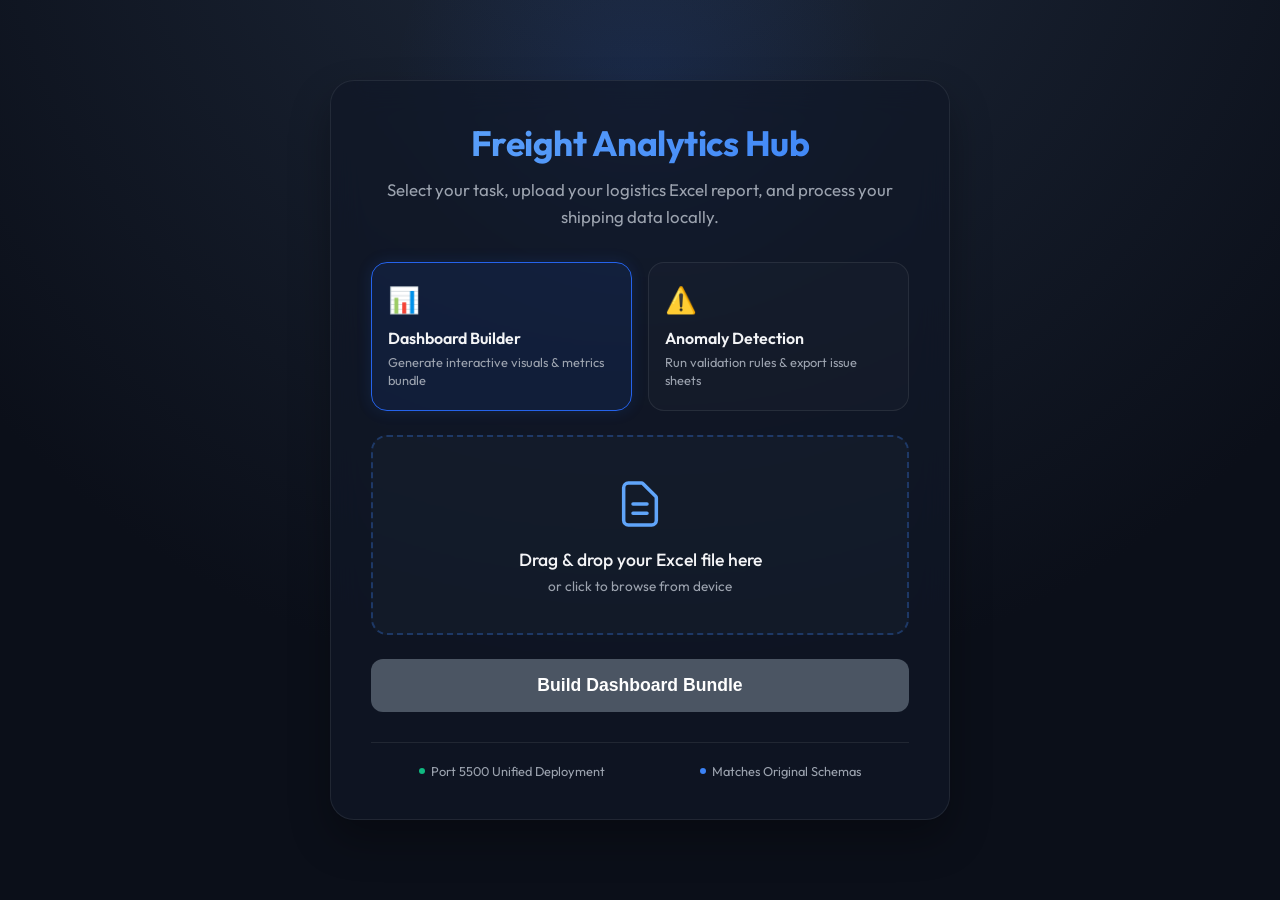
==== templates/index.html @ 316488c9 "Initial commit: unified Freight Analytics Hub with Dashboard Builder and Anomaly Detection" ====
<!DOCTYPE html>
<html lang="en">
<head>
    <meta charset="UTF-8">
    <meta name="viewport" content="width=device-width, initial-scale=1.0">
    <title>Freight Operations & Analytics</title>
    <link href="https://fonts.googleapis.com/css2?family=Outfit:wght@300;400;500;600;700&display=swap" rel="stylesheet">
    <style>
        :root {
            --primary: #2563EB;
            --primary-glow: rgba(37, 99, 235, 0.15);
            --background: #0B0F19;
            --surface: rgba(17, 24, 39, 0.7);
            --border: rgba(255, 255, 255, 0.08);
            --text-main: #F3F4F6;
            --text-muted: #9CA3AF;
        }

        * {
            box-sizing: border-box;
            margin: 0;
            padding: 0;
        }

        body {
            font-family: 'Outfit', sans-serif;
            background: radial-gradient(circle at 50% -20%, #1E293B 0%, var(--background) 70%);
            color: var(--text-main);
            min-height: 100vh;
            display: flex;
            flex-direction: column;
            align-items: center;
            justify-content: center;
            overflow-y: auto;
            position: relative;
            padding: 40px 20px;
        }

        /* Abstract Background Elements */
        .ambient-glow {
            position: absolute;
            width: 500px;
            height: 500px;
            background: radial-gradient(circle, rgba(37, 99, 235, 0.12) 0%, transparent 70%);
            top: 10%;
            left: 50%;
            transform: translate(-50%, -50%);
            z-index: 0;
            pointer-events: none;
        }

        .builder-container {
            width: 100%;
            max-width: 620px;
            padding: 40px;
            background: var(--surface);
            backdrop-filter: blur(16px);
            -webkit-backdrop-filter: blur(16px);
            border: 1px solid var(--border);
            border-radius: 24px;
            box-shadow: 0 20px 40px rgba(0, 0, 0, 0.3);
            text-align: center;
            z-index: 10;
            position: relative;
            animation: slideUp 0.6s cubic-bezier(0.16, 1, 0.3, 1) forwards;
        }

        @keyframes slideUp {
            from {
                opacity: 0;
                transform: translateY(30px);
            }
            to {
                opacity: 1;
                transform: translateY(0);
            }
        }

        .header h1 {
            font-size: 2.2rem;
            font-weight: 700;
            background: linear-gradient(135deg, #60A5FA 0%, #3B82F6 100%);
            -webkit-background-clip: text;
            -webkit-text-fill-color: transparent;
            margin-bottom: 12px;
            letter-spacing: -0.5px;
        }

        .header p {
            font-size: 1.05rem;
            color: var(--text-muted);
            line-height: 1.6;
            margin-bottom: 32px;
        }

        /* Action Selection Cards */
        .action-selector {
            display: grid;
            grid-template-columns: 1fr 1fr;
            gap: 16px;
            margin-bottom: 24px;
        }

        .selector-card {
            background: rgba(255, 255, 255, 0.02);
            border: 1px solid var(--border);
            border-radius: 16px;
            padding: 20px 16px;
            cursor: pointer;
            transition: all 0.25s cubic-bezier(0.4, 0, 0.2, 1);
            text-align: left;
            user-select: none;
        }

        .selector-card:hover {
            background: rgba(255, 255, 255, 0.04);
            border-color: rgba(59, 130, 246, 0.4);
            transform: translateY(-2px);
        }

        .selector-card.active {
            background: rgba(37, 99, 235, 0.1);
            border-color: var(--primary);
            box-shadow: 0 0 15px rgba(37, 99, 235, 0.15);
        }

        .selector-icon {
            font-size: 1.6rem;
            margin-bottom: 12px;
        }

        .selector-title {
            font-size: 1rem;
            font-weight: 600;
            color: var(--text-main);
            margin-bottom: 6px;
        }

        .selector-desc {
            font-size: 0.8rem;
            color: var(--text-muted);
            line-height: 1.4;
        }

        /* Drag and Drop Zone */
        .drop-zone {
            width: 100%;
            min-height: 200px;
            border: 2px dashed rgba(59, 130, 246, 0.3);
            border-radius: 16px;
            background: rgba(30, 41, 59, 0.3);
            display: flex;
            flex-direction: column;
            align-items: center;
            justify-content: center;
            cursor: pointer;
            padding: 20px;
            transition: all 0.3s cubic-bezier(0.4, 0, 0.2, 1);
            position: relative;
            margin-bottom: 24px;
        }

        .drop-zone:hover, .drop-zone.dragover {
            border-color: var(--primary);
            background: rgba(37, 99, 235, 0.05);
            box-shadow: 0 0 20px var(--primary-glow);
            transform: scale(1.01);
        }

        .drop-zone-icon {
            width: 56px;
            height: 56px;
            margin-bottom: 16px;
            color: #60A5FA;
            transition: transform 0.3s ease;
        }

        .drop-zone:hover .drop-zone-icon {
            transform: translateY(-4px);
        }

        .drop-zone-text {
            font-size: 1.1rem;
            font-weight: 500;
            color: var(--text-main);
            margin-bottom: 6px;
        }

        .drop-zone-subtext {
            font-size: 0.85rem;
            color: var(--text-muted);
        }

        /* Submit Button */
        .submit-btn {
            width: 100%;
            padding: 16px;
            border: none;
            border-radius: 12px;
            background: linear-gradient(135deg, #3B82F6 0%, #2563EB 100%);
            color: white;
            font-size: 1.1rem;
            font-weight: 600;
            cursor: pointer;
            box-shadow: 0 4px 12px rgba(37, 99, 235, 0.2);
            transition: all 0.2s ease;
            display: flex;
            align-items: center;
            justify-content: center;
            gap: 10px;
        }

        .submit-btn:hover {
            transform: translateY(-2px);
            box-shadow: 0 6px 20px rgba(37, 99, 235, 0.35);
        }

        .submit-btn:active {
            transform: translateY(0);
        }

        .submit-btn:disabled {
            background: #4B5563;
            cursor: not-allowed;
            transform: none;
            box-shadow: none;
        }

        /* Spinner */
        .spinner {
            width: 20px;
            height: 20px;
            border: 3px solid rgba(255, 255, 255, 0.3);
            border-radius: 50%;
            border-top-color: white;
            animation: spin 0.8s linear infinite;
            display: none;
        }

        @keyframes spin {
            to { transform: rotate(360deg); }
        }

        /* Results panel styling */
        .results-container {
            margin-top: 32px;
            border-top: 1px solid var(--border);
            padding-top: 24px;
            text-align: left;
            animation: fadeIn 0.4s ease-out forwards;
        }

        @keyframes fadeIn {
            from { opacity: 0; transform: translateY(10px); }
            to { opacity: 1; transform: translateY(0); }
        }

        .results-header {
            font-size: 1.25rem;
            font-weight: 600;
            margin-bottom: 16px;
            background: linear-gradient(135deg, #F3F4F6 0%, #9CA3AF 100%);
            -webkit-background-clip: text;
            -webkit-text-fill-color: transparent;
        }

        .metrics-grid {
            display: grid;
            grid-template-columns: 1fr 1fr;
            gap: 16px;
            margin-bottom: 20px;
        }

        .metric-card {
            background: rgba(255, 255, 255, 0.02);
            border: 1px solid var(--border);
            border-radius: 12px;
            padding: 12px;
            text-align: center;
        }

        .metric-val {
            font-size: 1.4rem;
            font-weight: 700;
            color: #60A5FA;
        }

        .metric-lbl {
            font-size: 0.8rem;
            color: var(--text-muted);
            margin-top: 4px;
        }

        .table-container {
            overflow-x: auto;
            margin-bottom: 24px;
            border: 1px solid var(--border);
            border-radius: 12px;
            background: rgba(0, 0, 0, 0.2);
        }

        .summary-table {
            width: 100%;
            border-collapse: collapse;
            text-align: left;
        }

        .summary-table th, .summary-table td {
            padding: 12px 16px;
            font-size: 0.85rem;
            border-bottom: 1px solid var(--border);
        }

        .summary-table th {
            background: rgba(255, 255, 255, 0.02);
            font-weight: 600;
            color: var(--text-main);
        }

        .summary-table td {
            color: var(--text-muted);
        }

        .summary-table tr:last-child td {
            border-bottom: none;
        }

        .download-zip-btn {
            display: flex;
            align-items: center;
            justify-content: center;
            gap: 8px;
            width: 100%;
            padding: 14px;
            background: linear-gradient(135deg, #10B981 0%, #059669 100%);
            color: white;
            font-size: 1rem;
            font-weight: 600;
            text-decoration: none;
            border-radius: 12px;
            box-shadow: 0 4px 12px rgba(16, 185, 129, 0.2);
            transition: all 0.2s ease;
        }

        .download-zip-btn:hover {
            transform: translateY(-2px);
            box-shadow: 0 6px 16px rgba(16, 185, 129, 0.35);
        }

        /* Footer info */
        .footer-info {
            margin-top: 30px;
            font-size: 0.8rem;
            color: var(--text-muted);
            border-top: 1px solid var(--border);
            padding-top: 20px;
            display: flex;
            justify-content: space-around;
        }

        .info-pill {
            display: flex;
            align-items: center;
            gap: 6px;
        }

        .pill-dot {
            width: 6px;
            height: 6px;
            border-radius: 50%;
            background: #10B981;
        }

        #file-input {
            display: none;
        }
    </style>
</head>
<body>

    <div class="ambient-glow"></div>

    <div class="builder-container">
        <div class="header">
            <h1>Freight Analytics Hub</h1>
            <p>Select your task, upload your logistics Excel report, and process your shipping data locally.</p>
        </div>

        <form id="upload-form">
            <!-- Hidden action input -->
            <input type="hidden" id="action-input" name="action" value="dashboard">
            <input type="file" id="file-input" name="file" accept=".xlsx, .xls">

            <!-- Card Toggles -->
            <div class="action-selector">
                <div class="selector-card active" id="card-dashboard" onclick="setAction('dashboard')">
                    <div class="selector-icon">📊</div>
                    <div class="selector-title">Dashboard Builder</div>
                    <div class="selector-desc">Generate interactive visuals & metrics bundle</div>
                </div>
                <div class="selector-card" id="card-validation" onclick="setAction('validation')">
                    <div class="selector-icon">⚠️</div>
                    <div class="selector-title">Anomaly Detection</div>
                    <div class="selector-desc">Run validation rules & export issue sheets</div>
                </div>
            </div>
            
            <!-- Drag and Drop Zone -->
            <div class="drop-zone" id="drop-zone">
                <svg class="drop-zone-icon" xmlns="http://www.w3.org/2000/svg" fill="none" viewBox="0 0 24 24" stroke="currentColor">
                    <path stroke-linecap="round" stroke-linejoin="round" stroke-width="1.5" d="M9 12h6m-6 4h6m2 5H7a2 2 0 01-2-2V5a2 2 0 012-2h5.586a1 1 0 01.707.293l5.414 5.414a1 1 0 01.293.707V19a2 2 0 01-2 2z" />
                </svg>
                <div class="drop-zone-text" id="drop-text">Drag & drop your Excel file here</div>
                <div class="drop-zone-subtext">or click to browse from device</div>
            </div>

            <button type="submit" class="submit-btn" id="submit-btn" disabled>
                <span class="spinner" id="spinner"></span>
                <span id="btn-text">Build Dashboard Bundle</span>
            </button>
        </form>

        <!-- Anomaly Results Container -->
        <div class="results-container" id="results-container" style="display: none;">
            <h2 class="results-header">Validation Results</h2>
            
            <div class="metrics-grid">
                <div class="metric-card">
                    <div class="metric-val" id="res-rows">-</div>
                    <div class="metric-lbl">Rows Loaded</div>
                </div>
                <div class="metric-card">
                    <div class="metric-val" id="res-violations" style="color: #EF4444;">-</div>
                    <div class="metric-lbl">Total Violations</div>
                </div>
            </div>

            <div class="table-container">
                <table class="summary-table">
                    <thead>
                        <tr>
                            <th>Validation Rule</th>
                            <th>Violations</th>
                            <th>Percent</th>
                        </tr>
                    </thead>
                    <tbody id="summary-table-body">
                        <!-- Dynamic rows -->
                    </tbody>
                </table>
            </div>
            
            <a href="#" class="download-zip-btn" id="download-zip-btn">
                <span>📥</span> Download Validation ZIP
            </a>
        </div>

        <div class="footer-info">
            <div class="info-pill">
                <div class="pill-dot"></div>
                <span>Port 5500 Unified Deployment</span>
            </div>
            <div class="info-pill">
                <div class="pill-dot" style="background: #3B82F6;"></div>
                <span>Matches Original Schemas</span>
            </div>
        </div>
    </div>

    <script>
        const dropZone = document.getElementById('drop-zone');
        const fileInput = document.getElementById('file-input');
        const submitBtn = document.getElementById('submit-btn');
        const dropText = document.getElementById('drop-text');
        const uploadForm = document.getElementById('upload-form');
        const spinner = document.getElementById('spinner');
        const btnText = document.getElementById('btn-text');
        const actionInput = document.getElementById('action-input');
        const resultsContainer = document.getElementById('results-container');

        // Selection Cards
        const cardDashboard = document.getElementById('card-dashboard');
        const cardValidation = document.getElementById('card-validation');

        function setAction(action) {
            actionInput.value = action;
            if (action === 'dashboard') {
                cardDashboard.classList.add('active');
                cardValidation.classList.remove('active');
                if (fileInput.files.length) {
                    btnText.textContent = 'Build Dashboard Bundle';
                } else {
                    btnText.textContent = 'Build Dashboard Bundle';
                }
            } else {
                cardDashboard.classList.remove('active');
                cardValidation.classList.add('active');
                if (fileInput.files.length) {
                    btnText.textContent = 'Analyze Dataset';
                } else {
                    btnText.textContent = 'Analyze Dataset';
                }
            }
        }

        // Drag & Drop event handlers
        ['dragenter', 'dragover'].forEach(eventName => {
            dropZone.addEventListener(eventName, (e) => {
                e.preventDefault();
                dropZone.classList.add('dragover');
            }, false);
        });

        ['dragleave', 'drop'].forEach(eventName => {
            dropZone.addEventListener(eventName, (e) => {
                e.preventDefault();
                dropZone.classList.remove('dragover');
            }, false);
        });

        dropZone.addEventListener('drop', (e) => {
            const dt = e.dataTransfer;
            const files = dt.files;
            if (files.length) {
                fileInput.files = files;
                updateFileLabel(files[0].name);
            }
        });

        dropZone.addEventListener('click', () => {
            fileInput.click();
        });

        fileInput.addEventListener('change', () => {
            if (fileInput.files.length) {
                updateFileLabel(fileInput.files[0].name);
            }
        });

        function updateFileLabel(name) {
            dropText.textContent = name;
            submitBtn.removeAttribute('disabled');
            setAction(actionInput.value);
        }

        // AJAX File Submission
        uploadForm.addEventListener('submit', (e) => {
            e.preventDefault();
            
            // Hide previous results
            resultsContainer.style.display = 'none';

            spinner.style.display = 'block';
            const action = actionInput.value;
            btnText.textContent = action === 'dashboard' ? 'Generating Dashboard...' : 'Running Validations...';
            submitBtn.setAttribute('disabled', 'true');

            const formData = new FormData();
            formData.append('file', fileInput.files[0]);
            formData.append('action', action);

            fetch('/upload', {
                method: 'POST',
                body: formData
            })
            .then(response => {
                if (!response.ok) {
                    return response.json().then(err => { throw new Error(err.error || 'Upload failed'); });
                }
                return response.json();
            })
            .then(data => {
                spinner.style.display = 'none';
                btnText.textContent = action === 'dashboard' ? 'Build Dashboard Bundle' : 'Analyze Dataset';
                submitBtn.removeAttribute('disabled');
                
                if (data.success) {
                    if (data.action === 'dashboard') {
                        // Automatically trigger download
                        window.location.href = data.download_url;
                    } else if (data.action === 'validation') {
                        // Display anomaly results
                        document.getElementById('res-rows').textContent = data.rows_loaded.toLocaleString();
                        document.getElementById('res-violations').textContent = data.violations.toLocaleString();
                        
                        const tableBody = document.getElementById('summary-table-body');
                        tableBody.innerHTML = '';
                        
                        data.summary.forEach(rule => {
                            const tr = document.createElement('tr');
                            tr.innerHTML = `
                                <td>${rule.Rule}</td>
                                <td style="font-weight: 500; color: ${rule.Violations > 0 ? '#EF4444' : '#10B981'}">${rule.Violations.toLocaleString()}</td>
                                <td>${rule.Percent}%</td>
                            `;
                            tableBody.appendChild(tr);
                        });
                        
                        document.getElementById('download-zip-btn').href = data.download_url;
                        resultsContainer.style.display = 'block';
                    }
                } else {
                    alert('Error: ' + data.error);
                }
            })
            .catch(error => {
                spinner.style.display = 'none';
                btnText.textContent = action === 'dashboard' ? 'Build Dashboard Bundle' : 'Analyze Dataset';
                submitBtn.removeAttribute('disabled');
                alert('Upload failed: ' + error.message);
            });
        });
    </script>
</body>
</html>
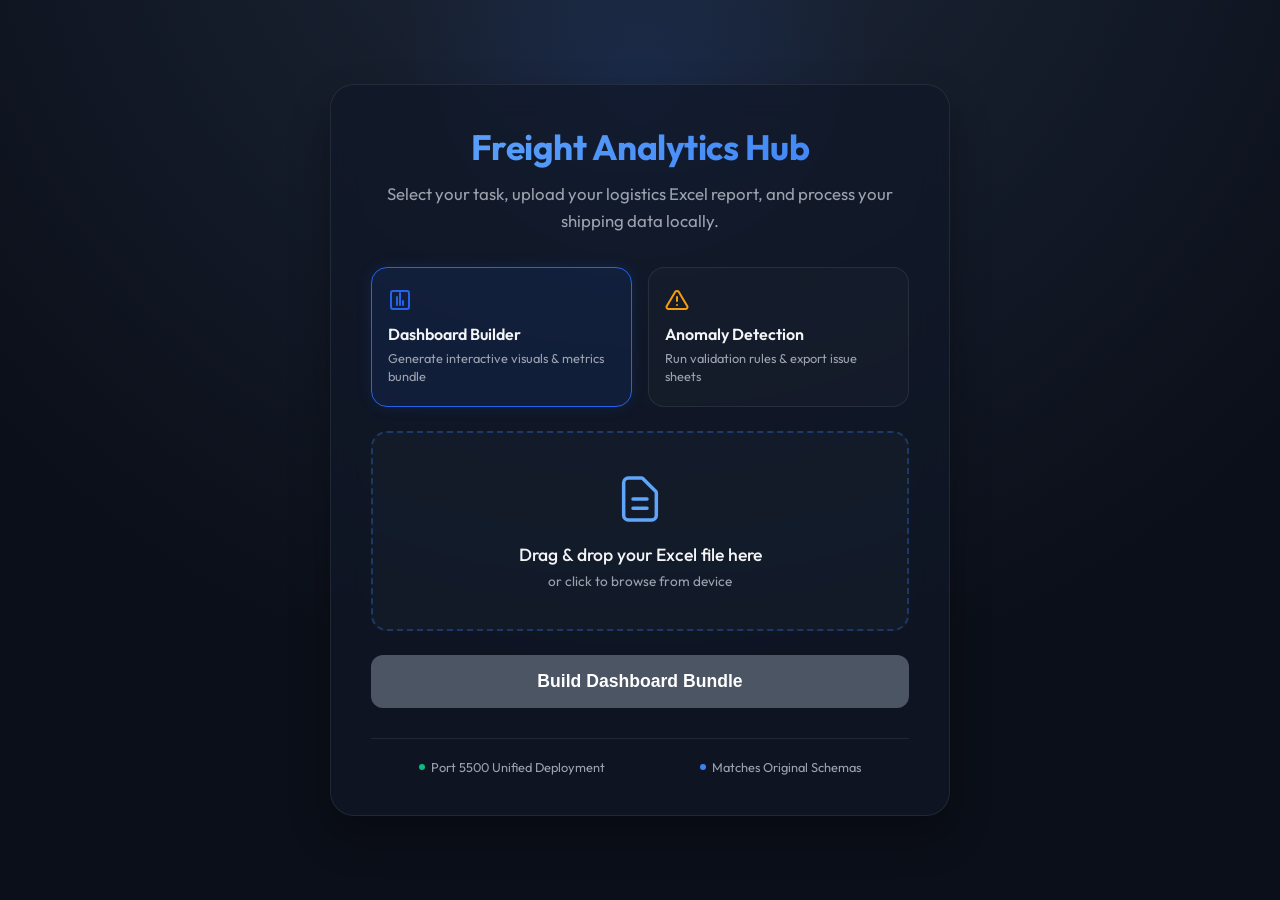
==== commit d8572462: "Refactor dashboard: stabilize chart sizing, remove severity nomenclature and customize anomaly distr" ====
--- a/templates/index.html
+++ b/templates/index.html
@@ -394,12 +394,16 @@
             <!-- Card Toggles -->
             <div class="action-selector">
                 <div class="selector-card active" id="card-dashboard" onclick="setAction('dashboard')">
-                    <div class="selector-icon">📊</div>
+                    <div class="selector-icon" style="color: var(--primary); display: flex; align-items: center; margin-bottom: 12px;">
+                        <svg width="24" height="24" viewBox="0 0 24 24" fill="none" stroke="currentColor" stroke-width="2" stroke-linecap="round" stroke-linejoin="round"><rect x="3" y="3" width="18" height="18" rx="2" ry="2"></rect><line x1="9" y1="9" x2="9" y2="17"></line><line x1="15" y1="13" x2="15" y2="17"></line><line x1="12" y1="5" x2="12" y2="17"></line></svg>
+                    </div>
                     <div class="selector-title">Dashboard Builder</div>
                     <div class="selector-desc">Generate interactive visuals & metrics bundle</div>
                 </div>
                 <div class="selector-card" id="card-validation" onclick="setAction('validation')">
-                    <div class="selector-icon">⚠️</div>
+                    <div class="selector-icon" style="color: #F59E0B; display: flex; align-items: center; margin-bottom: 12px;">
+                        <svg width="24" height="24" viewBox="0 0 24 24" fill="none" stroke="currentColor" stroke-width="2" stroke-linecap="round" stroke-linejoin="round"><path d="M10.29 3.86L1.82 18a2 2 0 0 0 1.71 3h16.94a2 2 0 0 0 1.71-3L13.71 3.86a2 2 0 0 0-3.42 0z"></path><line x1="12" y1="9" x2="12" y2="13"></line><line x1="12" y1="17" x2="12.01" y2="17"></line></svg>
+                    </div>
                     <div class="selector-title">Anomaly Detection</div>
                     <div class="selector-desc">Run validation rules & export issue sheets</div>
                 </div>
@@ -450,8 +454,9 @@
                 </table>
             </div>
             
-            <a href="#" class="download-zip-btn" id="download-zip-btn">
-                <span>📥</span> Download Validation ZIP
+            <a href="#" class="download-zip-btn" id="download-zip-btn" style="display:inline-flex; align-items:center; justify-content:center; gap:8px;">
+                <svg width="18" height="18" viewBox="0 0 24 24" fill="none" stroke="currentColor" stroke-width="2.5" stroke-linecap="round" stroke-linejoin="round" style="margin-right:4px;"><path d="M21 15v4a2 2 0 0 1-2 2H5a2 2 0 0 1-2-2v-4"></path><polyline points="7 10 12 15 17 10"></polyline><line x1="12" y1="15" x2="12" y2="3"></line></svg>
+                Download Validation ZIP
             </a>
         </div>
 
